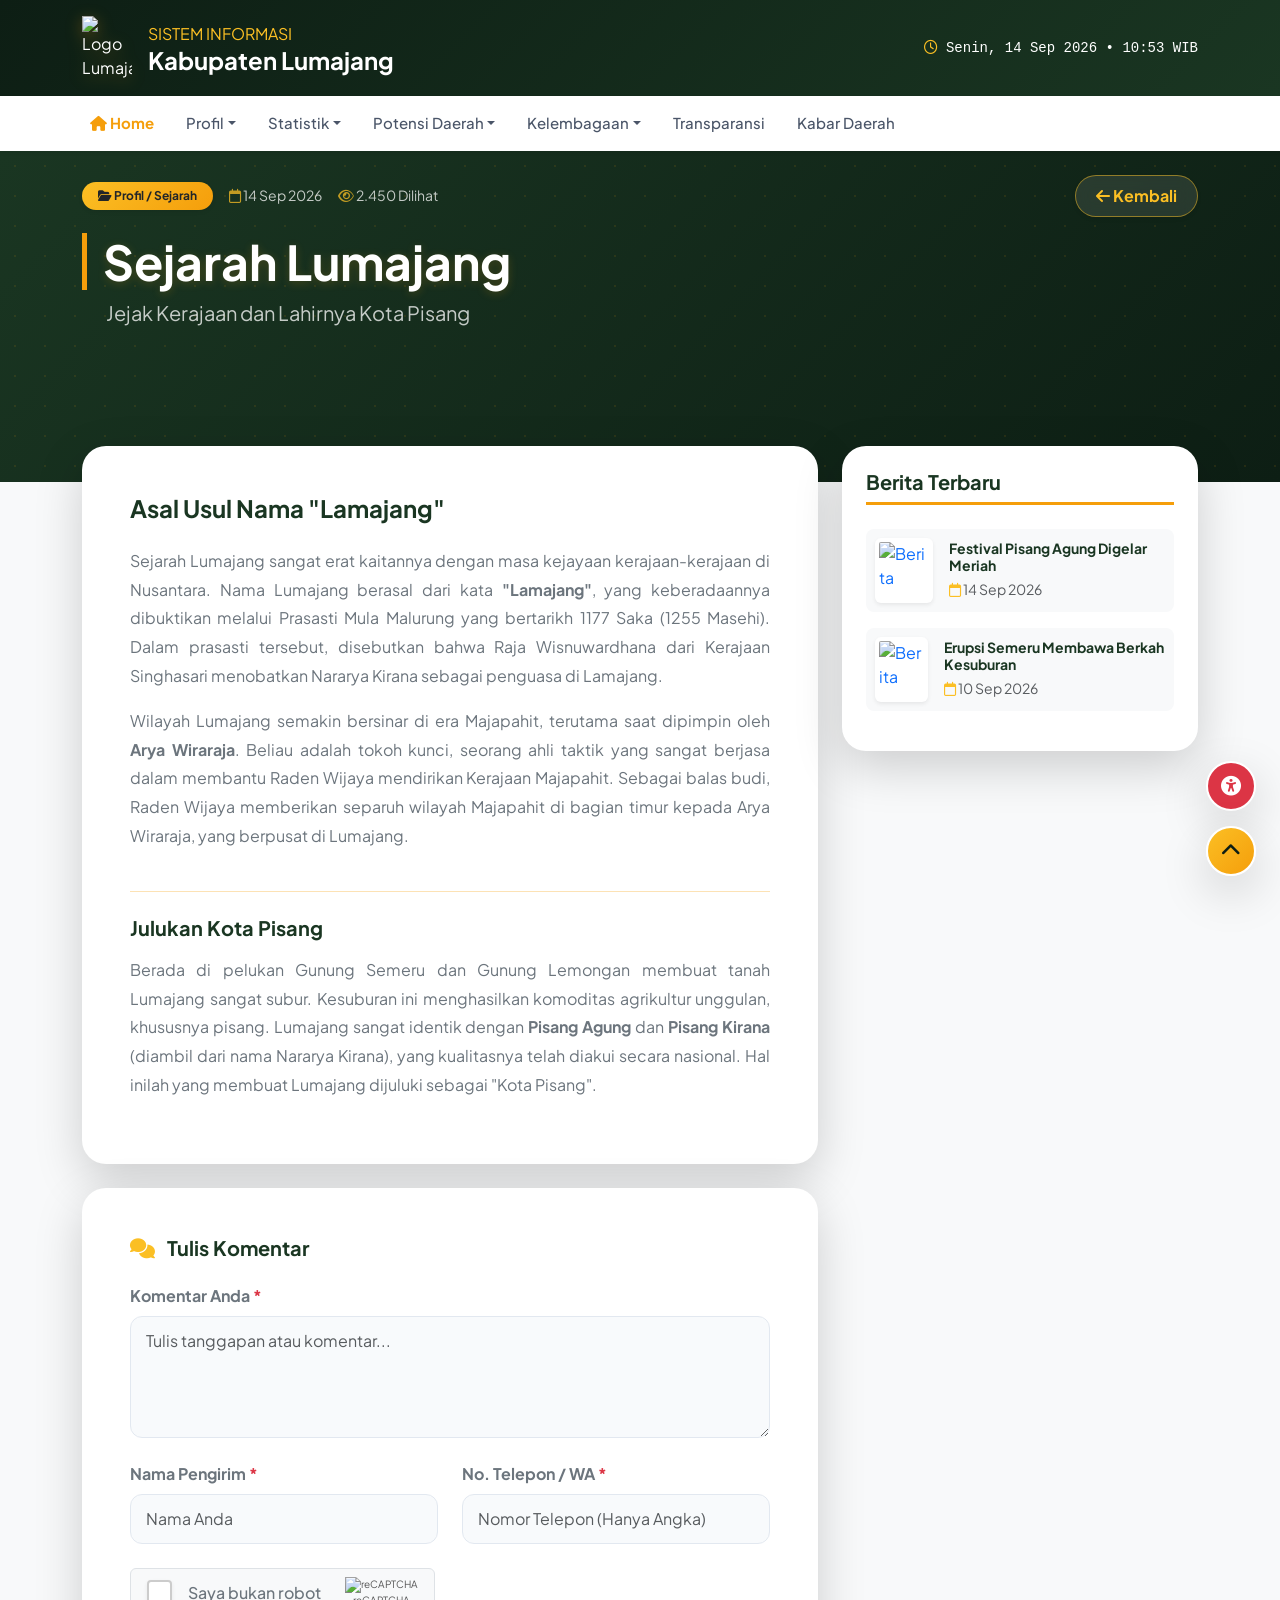
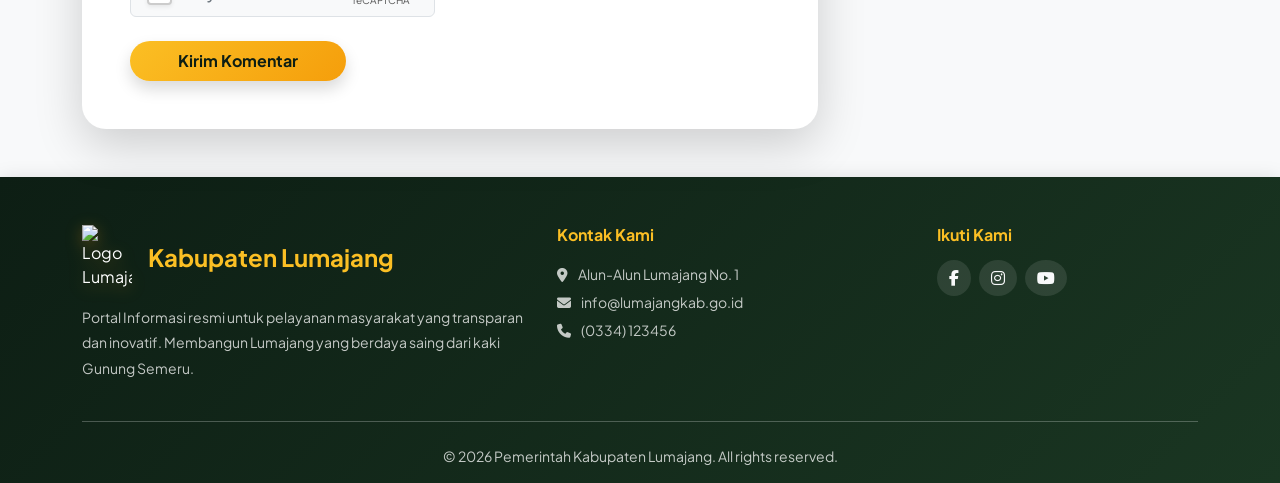
==== index.html @ 388beccf "Upload pertama project Kabupaten Lumajang" ====
<!DOCTYPE html>
<html lang="id">
<head>
    <meta charset="UTF-8">
    <meta name="viewport" content="width=device-width, initial-scale=1.0">
    <title>Sistem Informasi Kabupaten - Lumajang</title>
    <link href="https://cdn.jsdelivr.net/npm/bootstrap@5.3.0/dist/css/bootstrap.min.css" rel="stylesheet">
    <link rel="stylesheet" href="https://cdnjs.cloudflare.com/ajax/libs/font-awesome/6.4.0/css/all.min.css">
    <link rel="stylesheet" href="style.css">
</head>
<body class="bg-light">

    <!-- Header -->
    <div class="topbar-lumajang text-white py-3">
        <div class="container d-flex justify-content-between align-items-center">
            <div class="d-flex align-items-center">
                <img src="img/logo_lumajang.png" alt="Logo Lumajang" width="50" class="me-3 drop-shadow-emas">
                <div>
                    <div class="small-text text-emas">SISTEM INFORMASI</div>
                    <h4 class="mb-0 fw-bold">Kabupaten Lumajang</h4>
                </div>
            </div>
            <div class="d-none d-md-block text-end font-monospace small">
                <i class="far fa-clock text-emas"></i> Senin, 14 Sep 2026 • 10:53 WIB
            </div>
        </div>
    </div>

    <!-- Navbar -->
    <nav class="navbar navbar-expand-lg navbar-light bg-white shadow-sm py-2 sticky-top">
        <div class="container">
            <button class="navbar-toggler border-0" type="button" data-bs-toggle="collapse" data-bs-target="#navbarNav">
                <span class="navbar-toggler-icon"></span>
            </button>
            <div class="collapse navbar-collapse" id="navbarNav">
                <ul class="navbar-nav fw-medium gap-3 flex-wrap">
                    <li class="nav-item"><a class="nav-link active" href="#"><i class="fas fa-home"></i> Home</a></li>
                    <li class="nav-item dropdown"><a class="nav-link dropdown-toggle" href="#">Profil</a></li>
                    <li class="nav-item dropdown"><a class="nav-link dropdown-toggle" href="#">Statistik</a></li>
                    <li class="nav-item dropdown"><a class="nav-link dropdown-toggle" href="#">Potensi Daerah</a></li>
                    <li class="nav-item dropdown"><a class="nav-link dropdown-toggle" href="#">Kelembagaan</a></li>
                    <li class="nav-item"><a class="nav-link" href="#">Transparansi</a></li>
                    <li class="nav-item"><a class="nav-link" href="#">Kabar Daerah</a></li>
                </ul>
            </div>
        </div>
    </nav>

    <!-- Banner -->
    <div class="hero-section text-white position-relative">
        <div class="container pb-5 pt-4">
            <div class="d-flex justify-content-between align-items-center mb-3">
                <div class="d-flex align-items-center gap-3 flex-wrap">
                    <span class="badge bg-emas py-2 px-3 rounded-pill text-dark shadow-sm"><i class="fas fa-folder-open"></i> Profil / Sejarah</span>
                    <span class="small opacity-75"><i class="far fa-calendar text-emas"></i> 14 Sep 2026</span>
                    <span class="small opacity-75"><i class="far fa-eye text-emas"></i> 2.450 Dilihat</span>
                </div>
                <a href="#" class="btn btn-kaca rounded-pill fw-bold shadow-sm"><i class="fas fa-arrow-left"></i> Kembali</a>
            </div>
            <h1 class="fw-bold mt-3 display-5 border-start border-5 border-emas ps-3 text-glow">Sejarah Lumajang</h1>
            <p class="ps-4 fs-5 opacity-75">Jejak Kerajaan dan Lahirnya Kota Pisang</p>
        </div>
    </div>

    <!-- Konten -->
    <div class="container content-area" style="margin-top: -60px; position: relative; z-index: 10;">
        <div class="row g-4">
            
            <!-- Artikel & Form -->
            <div class="col-lg-8">
                <div class="card border-0 shadow-lg rounded-4 p-4 p-md-5 mb-4">
                    <h4 class="fw-bold mb-4" style="color: #1a3622;">Asal Usul Nama "Lamajang"</h4>
                    <p class="text-secondary" style="line-height: 1.8; text-align: justify;">
                        Sejarah Lumajang sangat erat kaitannya dengan masa kejayaan kerajaan-kerajaan di Nusantara. Nama Lumajang berasal dari kata <strong>"Lamajang"</strong>, yang keberadaannya dibuktikan melalui Prasasti Mula Malurung yang bertarikh 1177 Saka (1255 Masehi). Dalam prasasti tersebut, disebutkan bahwa Raja Wisnuwardhana dari Kerajaan Singhasari menobatkan Nararya Kirana sebagai penguasa di Lamajang.
                    </p>
                    <p class="text-secondary" style="line-height: 1.8; text-align: justify;">
                        Wilayah Lumajang semakin bersinar di era Majapahit, terutama saat dipimpin oleh <strong>Arya Wiraraja</strong>. Beliau adalah tokoh kunci, seorang ahli taktik yang sangat berjasa dalam membantu Raden Wijaya mendirikan Kerajaan Majapahit. Sebagai balas budi, Raden Wijaya memberikan separuh wilayah Majapahit di bagian timur kepada Arya Wiraraja, yang berpusat di Lumajang.
                    </p>
                    <hr class="my-4" style="border-color: #f59e0b; opacity: 0.3;">
                    <h5 class="fw-bold mb-3" style="color: #1a3622;">Julukan Kota Pisang</h5>
                    <p class="text-secondary" style="line-height: 1.8; text-align: justify;">
                        Berada di pelukan Gunung Semeru dan Gunung Lemongan membuat tanah Lumajang sangat subur. Kesuburan ini menghasilkan komoditas agrikultur unggulan, khususnya pisang. Lumajang sangat identik dengan <strong>Pisang Agung</strong> dan <strong>Pisang Kirana</strong> (diambil dari nama Nararya Kirana), yang kualitasnya telah diakui secara nasional. Hal inilah yang membuat Lumajang dijuluki sebagai "Kota Pisang".
                    </p>
                </div>

                <div class="card border-0 shadow-lg rounded-4 p-4 p-md-5">
                    <h5 class="fw-bold mb-4" style="color: #1a3622;">
                        <i class="fas fa-comments text-emas me-2"></i> Tulis Komentar
                    </h5>
                    <form>
                        <div class="mb-4">
                            <label class="form-label fw-bold text-secondary">Komentar Anda <span class="text-danger">*</span></label>
                            <textarea class="form-control custom-input" rows="4" placeholder="Tulis tanggapan atau komentar..."></textarea>
                        </div>
                        <div class="row mb-4">
                            <div class="col-md-6 mb-3 mb-md-0">
                                <label class="form-label fw-bold text-secondary">Nama Pengirim <span class="text-danger">*</span></label>
                                <input type="text" class="form-control custom-input" placeholder="Nama Anda">
                            </div>
                            <div class="col-md-6">
                                <label class="form-label fw-bold text-secondary">No. Telepon / WA <span class="text-danger">*</span></label>
                                <input type="number" class="form-control custom-input" placeholder="Nomor Telepon (Hanya Angka)">
                            </div>
                        </div>
                        <div class="mb-4">
                            <div class="d-inline-flex align-items-center bg-light border rounded px-3 py-2 recaptcha-box" style="min-width: 260px; justify-content: space-between;">
                                <div class="d-flex align-items-center gap-3">
                                    <input type="checkbox" class="form-check-input mt-0 shadow-sm" style="width: 25px; height: 25px; border: 2px solid #ccc; cursor: pointer;">
                                    <span class="mb-0 fw-medium text-secondary">Saya bukan robot</span>
                                </div>
                                <div class="text-center ms-4" style="font-size: 10px; color: #555;">
                                    <img src="https://upload.wikimedia.org/wikipedia/commons/thumb/a/ad/RecaptchaLogo.svg/1200px-RecaptchaLogo.svg.png" width="30" alt="reCAPTCHA"><br>reCAPTCHA
                                </div>
                            </div>
                        </div>
                        <button type="submit" class="btn btn-emas fw-bold px-5 py-2 rounded-pill shadow">Kirim Komentar</button>
                    </form>
                </div>
            </div>

            <!-- Sidebar -->
            <div class="col-lg-4">
                <div class="card border-0 shadow-lg rounded-4 p-4 sticky-md-top" style="top: 80px;">
                    <h5 class="fw-bold border-bottom border-3 border-emas pb-2 d-inline-block mb-4" style="color: #1a3622;">Berita Terbaru</h5>
                    <a href="#" class="text-decoration-none">
                        <div class="d-flex gap-3 mb-3 p-2 bg-light rounded-3 align-items-center hover-berita transition-all">
                            <img src="img/logo_lumajang.png" width="65" height="65" class="rounded object-fit-cover bg-white p-1 shadow-sm" alt="Berita">
                            <div>
                                <h6 class="fw-bold mb-1" style="font-size: 14px; color: #1a3622;">Festival Pisang Agung Digelar Meriah</h6>
                                <small class="text-muted"><i class="far fa-calendar text-emas"></i> 14 Sep 2026</small>
                            </div>
                        </div>
                    </a>
                    <a href="#" class="text-decoration-none">
                        <div class="d-flex gap-3 mb-3 p-2 bg-light rounded-3 align-items-center hover-berita transition-all">
                            <img src="img/logo_lumajang.png" width="65" height="65" class="rounded object-fit-cover bg-white p-1 shadow-sm" alt="Berita">
                            <div>
                                <h6 class="fw-bold mb-1" style="font-size: 14px; color: #1a3622;">Erupsi Semeru Membawa Berkah Kesuburan</h6>
                                <small class="text-muted"><i class="far fa-calendar text-emas"></i> 10 Sep 2026</small>
                            </div>
                        </div>
                    </a>
                </div>
            </div>

        </div>
    </div>

    <!-- Footer -->
    <footer class="text-white pt-5 pb-3 mt-5 topbar-lumajang">
        <div class="container">
            <div class="row g-4">
                <div class="col-md-5">
                    <div class="d-flex align-items-center mb-3">
                        <img src="img/logo_lumajang.png" width="50" class="me-3 drop-shadow-emas" alt="Logo Lumajang">
                        <h4 class="fw-bold mb-0 text-emas">Kabupaten Lumajang</h4>
                    </div>
                    <p class="small opacity-75" style="line-height: 1.8;">
                        Portal Informasi resmi untuk pelayanan masyarakat yang transparan dan inovatif. Membangun Lumajang yang berdaya saing dari kaki Gunung Semeru.
                    </p>
                </div>
                <div class="col-md-4">
                    <h6 class="fw-bold mb-3 text-emas">Kontak Kami</h6>
                    <ul class="list-unstyled small opacity-75 lh-lg">
                        <li><i class="fas fa-map-marker-alt me-2"></i> Alun-Alun Lumajang No. 1</li>
                        <li><i class="fas fa-envelope me-2"></i> info@lumajangkab.go.id</li>
                        <li><i class="fas fa-phone me-2"></i> (0334) 123456</li>
                    </ul>
                </div>
                <div class="col-md-3">
                    <h6 class="fw-bold mb-3 text-emas">Ikuti Kami</h6>
                    <div class="d-flex gap-2">
                        <a href="#" class="btn btn-outline-light rounded-circle border-0 bg-white bg-opacity-10 hover-emas"><i class="fab fa-facebook-f"></i></a>
                        <a href="#" class="btn btn-outline-light rounded-circle border-0 bg-white bg-opacity-10 hover-emas"><i class="fab fa-instagram"></i></a>
                        <a href="#" class="btn btn-outline-light rounded-circle border-0 bg-white bg-opacity-10 hover-emas"><i class="fab fa-youtube"></i></a>
                    </div>
                </div>
            </div>
            <hr class="border-light opacity-25 my-4">
            <div class="text-center small opacity-75">
                &copy; 2026 Pemerintah Kabupaten Lumajang. All rights reserved.
            </div>
        </div>
    </footer>

    <!-- Floating Btn -->
    <div class="position-fixed bottom-0 end-0 p-4" style="z-index: 1050; display: flex; flex-direction: column; gap: 15px;">
        <a href="#" class="btn rounded-circle shadow-lg d-flex align-items-center justify-content-center" style="width: 50px; height: 50px; background-color: #dc3545; color:white; border: 2px solid white;">
            <i class="fas fa-universal-access fs-5"></i>
        </a>
        <a href="#" class="btn btn-emas shadow-lg d-flex align-items-center justify-content-center" style="width: 50px; height: 50px; border-radius: 50%; border: 2px solid white; padding: 0;">
            <i class="fas fa-chevron-up fs-5"></i>
        </a>
    </div>

    <script src="https://cdn.jsdelivr.net/npm/bootstrap@5.3.0/dist/js/bootstrap.bundle.min.js"></script>
</body>
</html>
---- style.css ----
@import url('https://fonts.googleapis.com/css2?family=Plus+Jakarta+Sans:wght@400;500;600;700;800&display=swap');

/* Global */
body {
    font-family: 'Plus Jakarta Sans', sans-serif;
    background-color: #f8faf9;
}

/* Header & Footer */
.topbar-lumajang {
    background: linear-gradient(135deg, #0d1e14 0%, #1a3622 100%);
    box-shadow: 0 4px 20px rgba(0, 0, 0, 0.15);
}

/* Banner */
.hero-section {
    background-image: 
        radial-gradient(rgba(245, 158, 11, 0.1) 1px, transparent 1px),
        linear-gradient(135deg, #1a3622 0%, #0d1e14 100%);
    background-size: 30px 30px, 100% 100%;
    padding-bottom: 90px; 
}

/* Warna */
.bg-emas {
    background: linear-gradient(135deg, #FBBF24 0%, #F59E0B 100%) !important;
}
.text-emas {
    color: #FBBF24 !important;
}
.border-emas {
    border-color: #F59E0B !important;
}
.drop-shadow-emas {
    filter: drop-shadow(0px 4px 8px rgba(245, 158, 11, 0.3));
}
.text-glow {
    text-shadow: 0 2px 10px rgba(245, 158, 11, 0.2);
}

/* Navbar */
.navbar .nav-link {
    color: #4a5568 !important;
    font-size: 15px;
    transition: all 0.3s ease;
}
.navbar .nav-link.active, .navbar .nav-link:hover {
    color: #F59E0B !important;
    font-weight: 700;
}

.card {
    border-radius: 24px !important;
}

/* Tombol */
.btn-emas {
    background: linear-gradient(135deg, #FBBF24 0%, #F59E0B 100%);
    border: none;
    color: #0d1e14 !important;
    transition: all 0.3s ease;
}
.btn-emas:hover {
    background: linear-gradient(135deg, #F59E0B 0%, #D97706 100%);
    transform: translateY(-3px);
    box-shadow: 0 8px 20px rgba(245, 158, 11, 0.4) !important;
}

.btn-kaca {
    background: rgba(255, 255, 255, 0.1);
    backdrop-filter: blur(8px);
    border: 1px solid rgba(251, 191, 36, 0.5);
    color: #FBBF24;
    padding: 8px 20px;
    transition: all 0.3s ease;
}
.btn-kaca:hover {
    background: #FBBF24;
    color: #0d1e14;
    box-shadow: 0 5px 15px rgba(245, 158, 11, 0.3);
    transform: translateY(-2px);
}

.hover-emas:hover {
    background-color: #FBBF24 !important;
    color: #0d1e14 !important;
    transform: translateY(-3px);
    transition: all 0.3s ease;
}

/* Form & Sidebar */
.custom-input {
    border-radius: 12px;
    padding: 12px 15px;
    border: 1.5px solid #e2e8f0;
    background-color: #f8fafc;
    transition: all 0.3s;
}
.custom-input:focus {
    border-color: #F59E0B;
    background-color: #ffffff;
    box-shadow: 0 0 0 0.25rem rgba(245, 158, 11, 0.15);
}

.recaptcha-box {
    transition: all 0.3s ease;
}
.recaptcha-box:hover {
    border-color: #cbd5e1 !important;
    box-shadow: 0 4px 6px rgba(0,0,0,0.05);
}

.hover-berita {
    border: 1px solid transparent;
}
.hover-berita:hover {
    background-color: #ffffff !important;
    border: 1px solid #F59E0B;
    box-shadow: 0 4px 15px rgba(245, 158, 11, 0.1);
    transform: translateX(5px);
}

.transition-all {
    transition: all 0.3s ease;
}
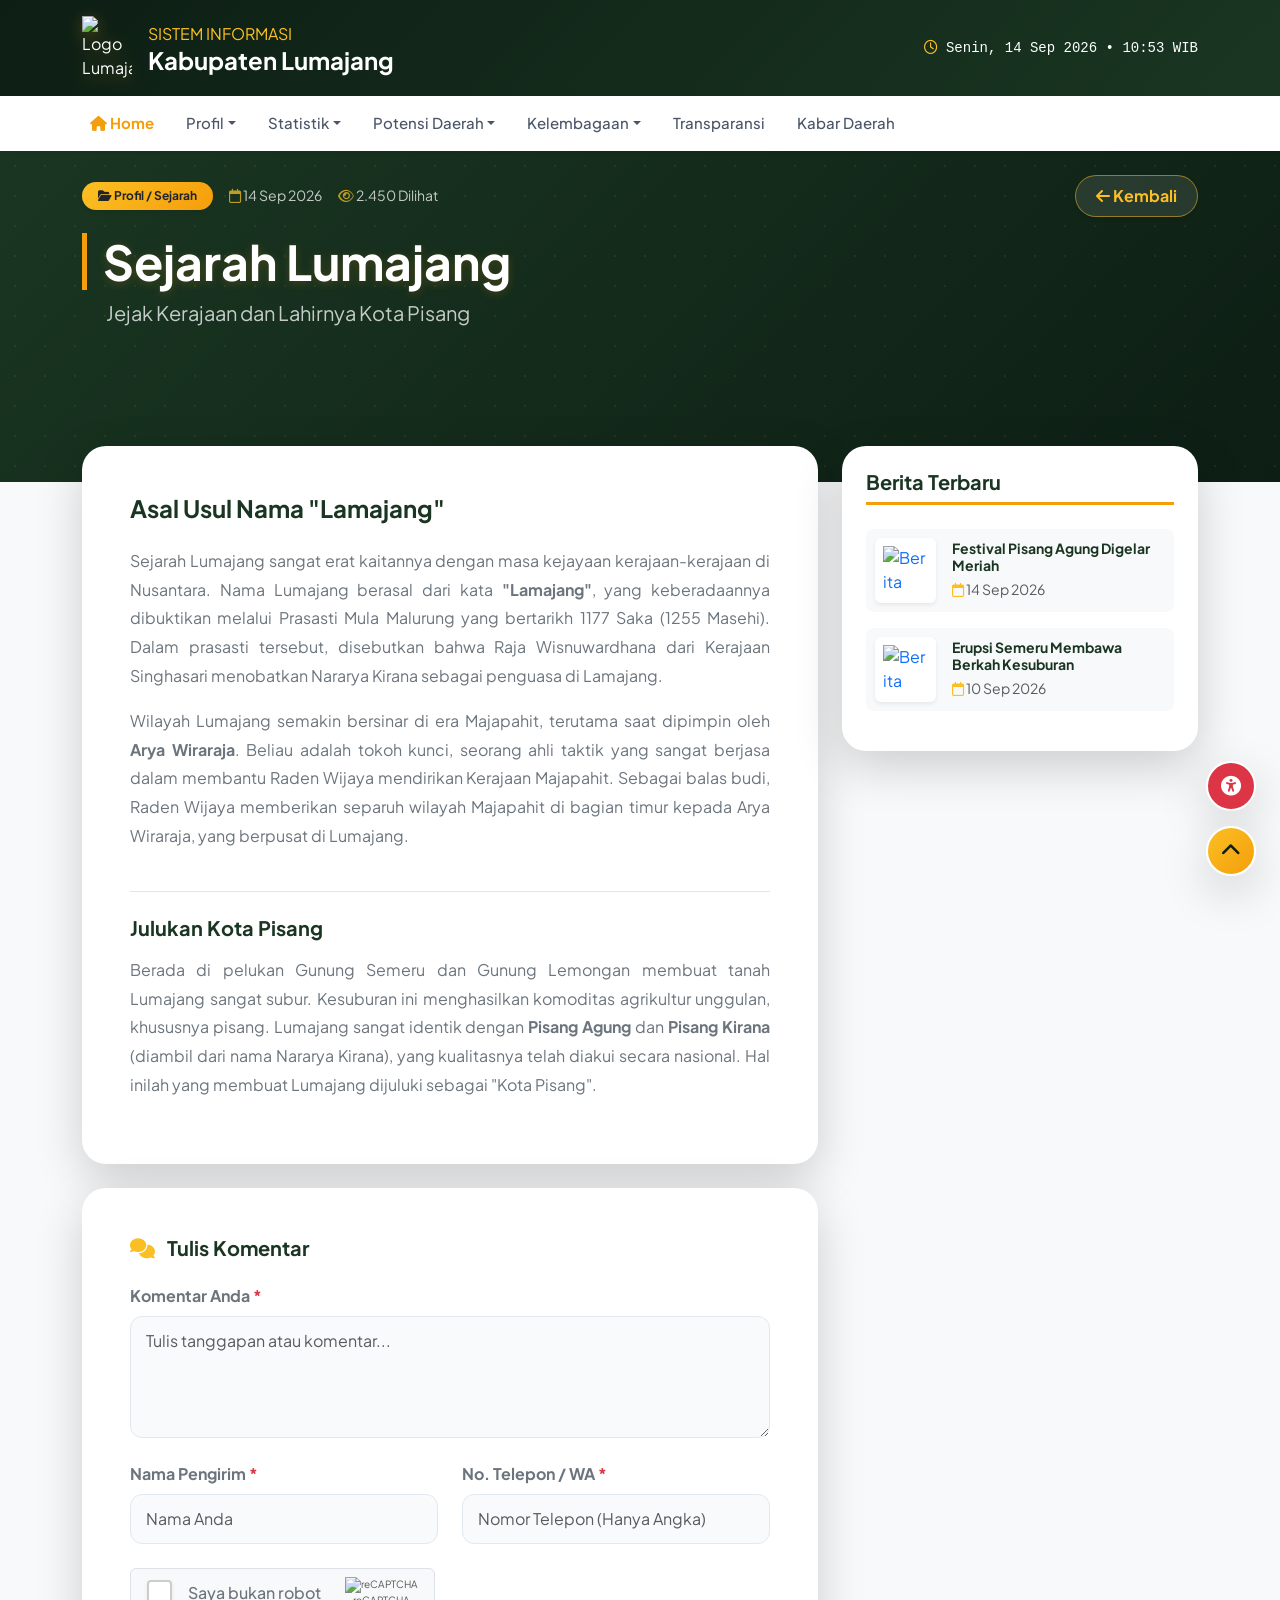
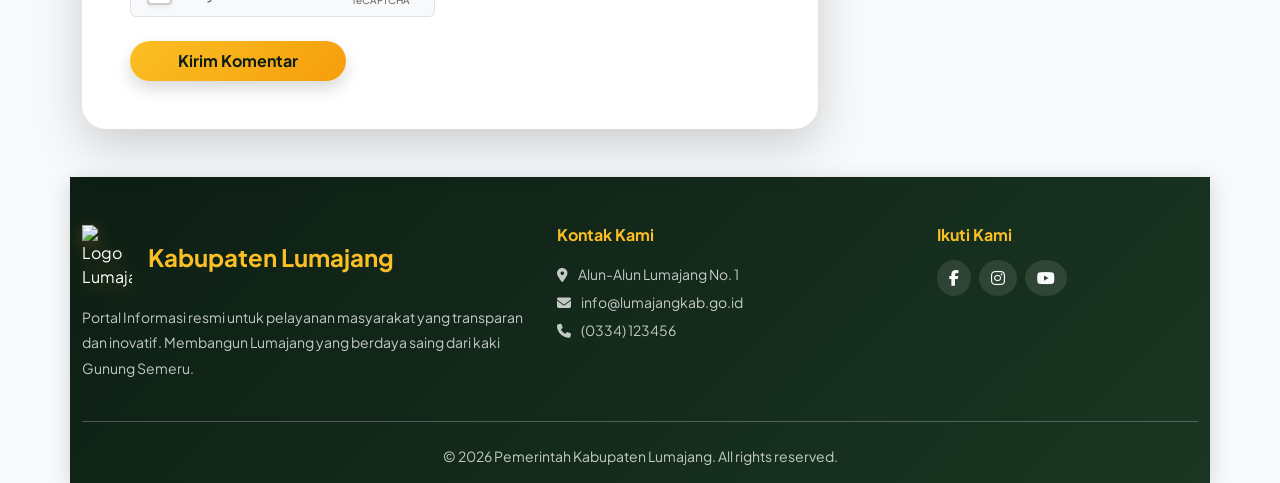
==== commit baa6f6f6: "memperbaiki ukuran dan link logo berita" ====
--- a/index.html
+++ b/index.html
@@ -14,7 +14,7 @@
     <div class="topbar-lumajang text-white py-3">
         <div class="container d-flex justify-content-between align-items-center">
             <div class="d-flex align-items-center">
-                <img src="img/logo_lumajang.png" alt="Logo Lumajang" width="50" class="me-3 drop-shadow-emas">
+                <img src="https://raw.githubusercontent.com/MAASHAAA17/LUMAJANG/388beccff92c3f3bb2cdd9f6117db1ec742fa7f4/img/Logo_lumajang.png" alt="Logo Lumajang" width="50" class="me-3 drop-shadow-emas">
                 <div>
                     <div class="small-text text-emas">SISTEM INFORMASI</div>
                     <h4 class="mb-0 fw-bold">Kabupaten Lumajang</h4>
@@ -118,22 +118,24 @@
                 </div>
             </div>
 
-            <!-- Sidebar -->
+<!-- Sidebar -->
             <div class="col-lg-4">
                 <div class="card border-0 shadow-lg rounded-4 p-4 sticky-md-top" style="top: 80px;">
                     <h5 class="fw-bold border-bottom border-3 border-emas pb-2 d-inline-block mb-4" style="color: #1a3622;">Berita Terbaru</h5>
+                    
                     <a href="#" class="text-decoration-none">
                         <div class="d-flex gap-3 mb-3 p-2 bg-light rounded-3 align-items-center hover-berita transition-all">
-                            <img src="img/logo_lumajang.png" width="65" height="65" class="rounded object-fit-cover bg-white p-1 shadow-sm" alt="Berita">
+                            <img src="https://raw.githubusercontent.com/MAASHAAA17/LUMAJANG/388beccff92c3f3bb2cdd9f6117db1ec742fa7f4/img/Logo_lumajang.png" width="65" height="65" class="rounded object-fit-contain bg-white p-2 shadow-sm" alt="Berita">
                             <div>
                                 <h6 class="fw-bold mb-1" style="font-size: 14px; color: #1a3622;">Festival Pisang Agung Digelar Meriah</h6>
                                 <small class="text-muted"><i class="far fa-calendar text-emas"></i> 14 Sep 2026</small>
                             </div>
                         </div>
                     </a>
+                    
                     <a href="#" class="text-decoration-none">
                         <div class="d-flex gap-3 mb-3 p-2 bg-light rounded-3 align-items-center hover-berita transition-all">
-                            <img src="img/logo_lumajang.png" width="65" height="65" class="rounded object-fit-cover bg-white p-1 shadow-sm" alt="Berita">
+                            <img src="https://raw.githubusercontent.com/MAASHAAA17/LUMAJANG/388beccff92c3f3bb2cdd9f6117db1ec742fa7f4/img/Logo_lumajang.png" width="65" height="65" class="rounded object-fit-contain bg-white p-2 shadow-sm" alt="Berita">
                             <div>
                                 <h6 class="fw-bold mb-1" style="font-size: 14px; color: #1a3622;">Erupsi Semeru Membawa Berkah Kesuburan</h6>
                                 <small class="text-muted"><i class="far fa-calendar text-emas"></i> 10 Sep 2026</small>
@@ -143,16 +145,13 @@
                 </div>
             </div>
 
-        </div>
-    </div>
-
     <!-- Footer -->
-    <footer class="text-white pt-5 pb-3 mt-5 topbar-lumajang">
+    <footer class="text-white pt-5 pb-3 mt-5 topbar-lumajang"
         <div class="container">
             <div class="row g-4">
                 <div class="col-md-5">
                     <div class="d-flex align-items-center mb-3">
-                        <img src="img/logo_lumajang.png" width="50" class="me-3 drop-shadow-emas" alt="Logo Lumajang">
+                        <img src="https://raw.githubusercontent.com/MAASHAAA17/LUMAJANG/388beccff92c3f3bb2cdd9f6117db1ec742fa7f4/img/Logo_lumajang.png" width="50" class="me-3 drop-shadow-emas" alt="Logo Lumajang">
                         <h4 class="fw-bold mb-0 text-emas">Kabupaten Lumajang</h4>
                     </div>
                     <p class="small opacity-75" style="line-height: 1.8;">
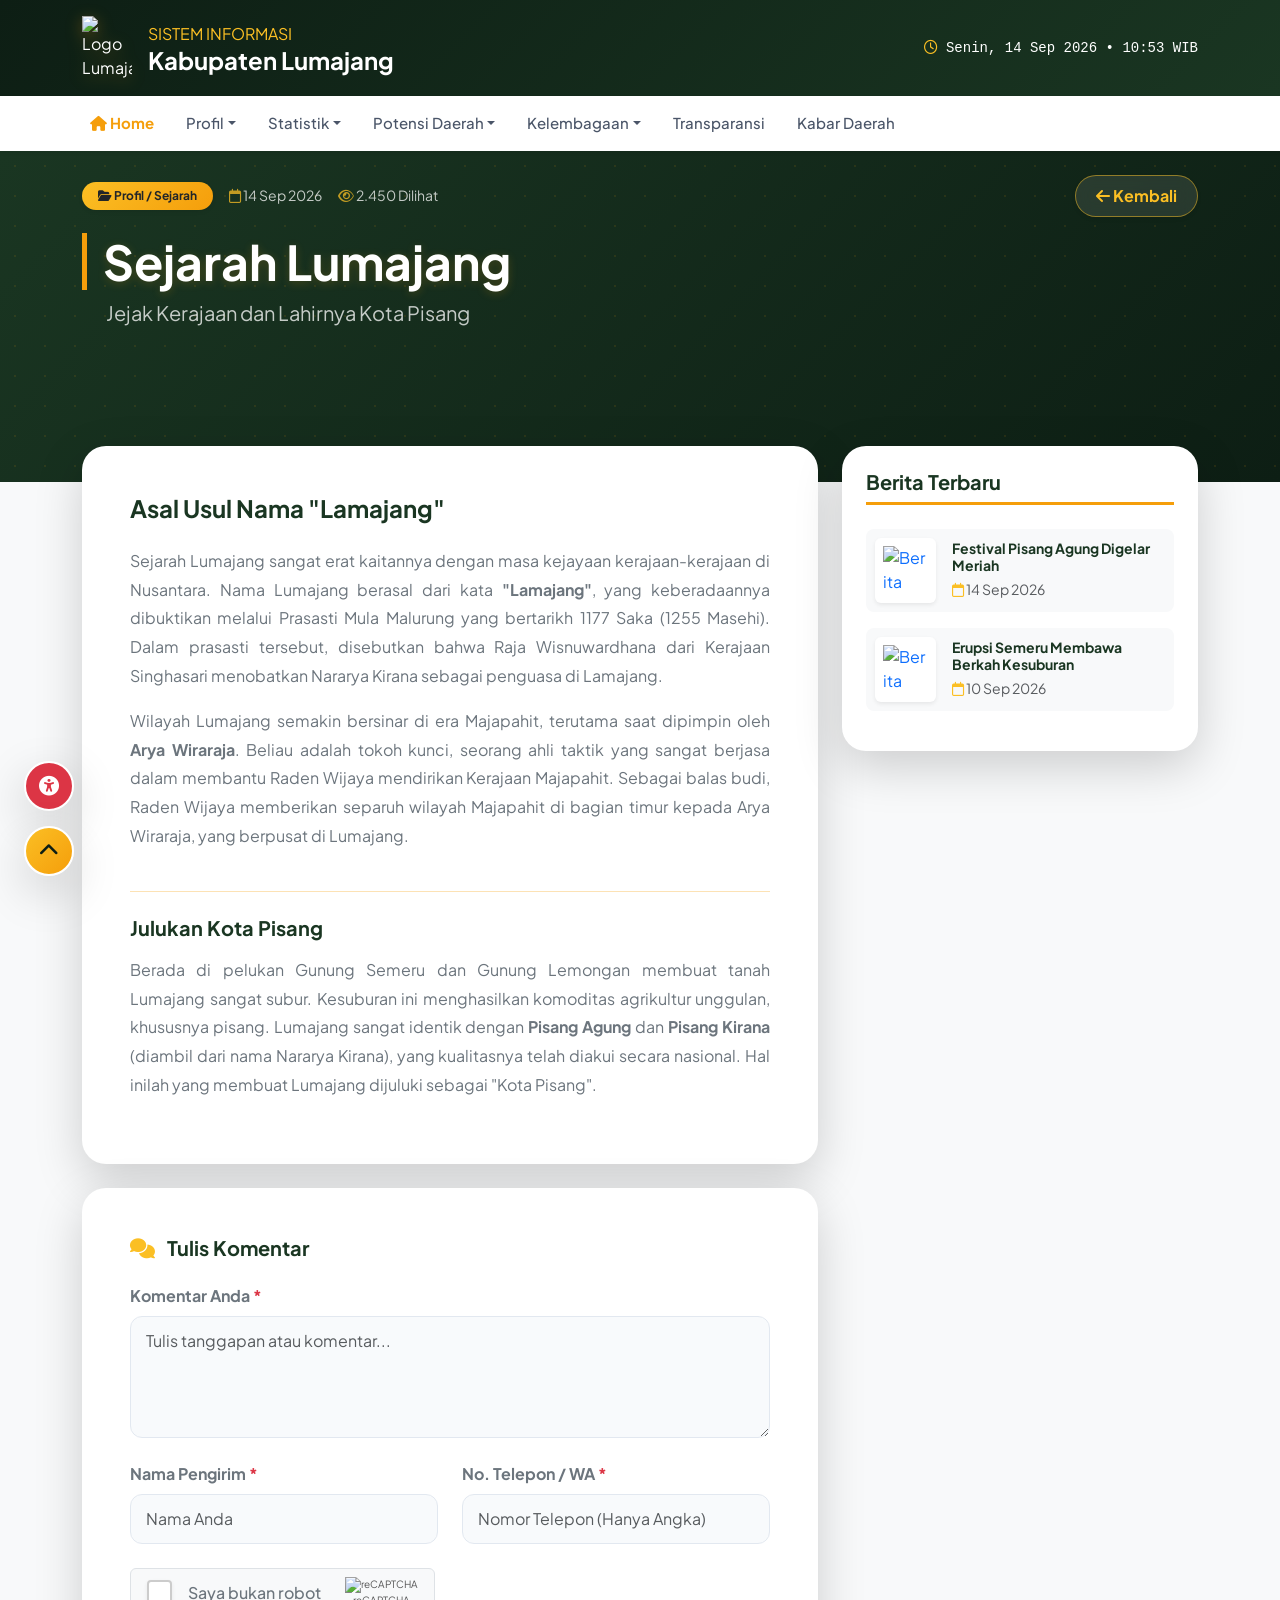
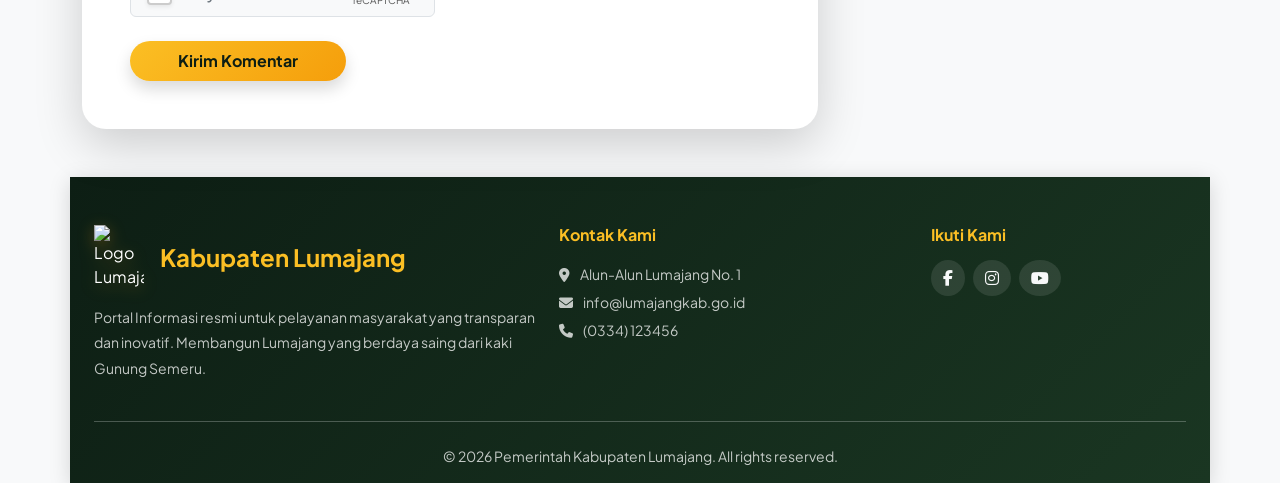
==== commit 42b4a184: "fix typo footer" ====
--- a/index.html
+++ b/index.html
@@ -145,8 +145,8 @@
                 </div>
             </div>
 
-    <!-- Footer -->
-    <footer class="text-white pt-5 pb-3 mt-5 topbar-lumajang"
+<!-- Footer -->
+    <footer class="text-white pt-5 pb-3 mt-5 topbar-lumajang">
         <div class="container">
             <div class="row g-4">
                 <div class="col-md-5">
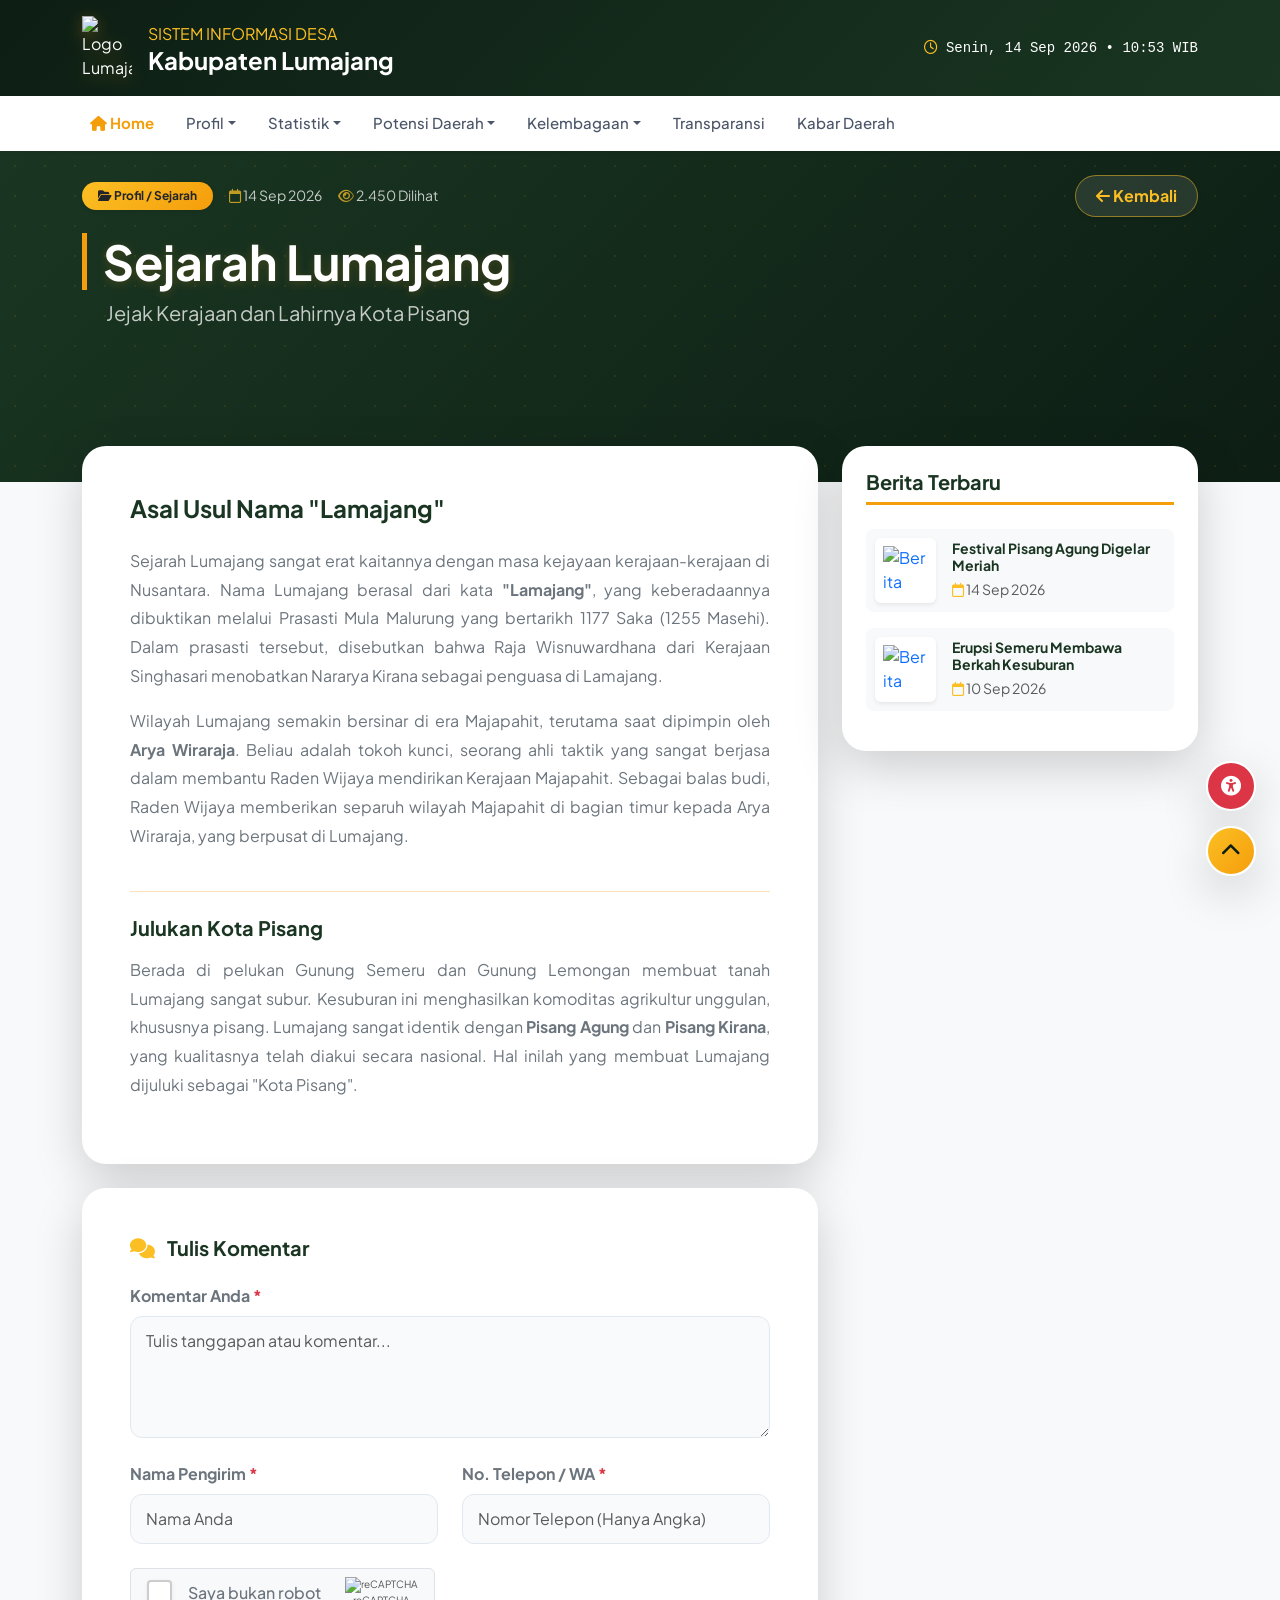
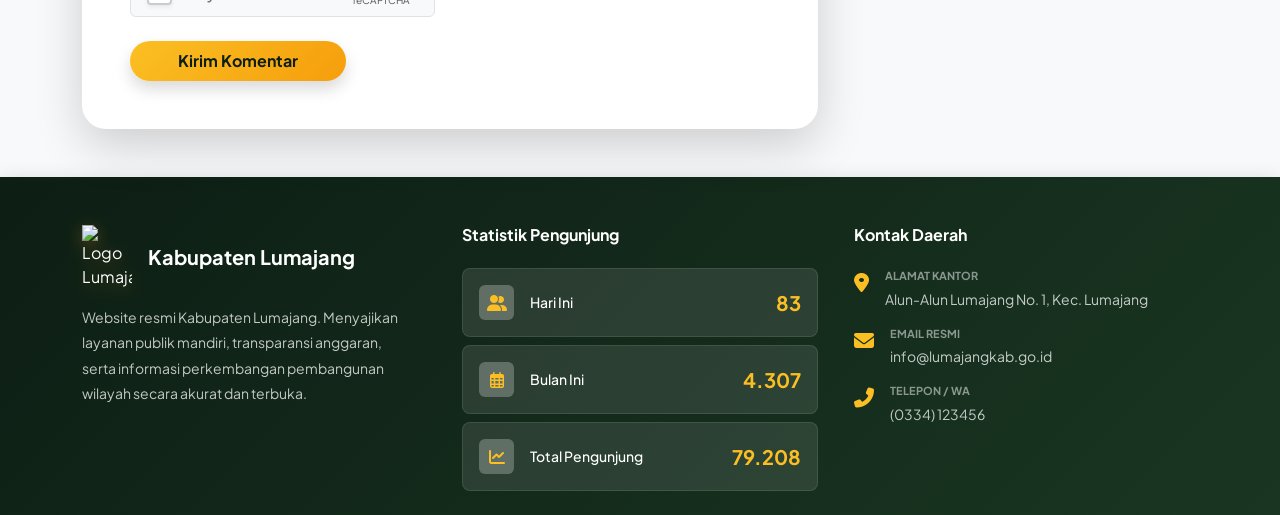
==== commit 3a03e16c: "update html" ====
--- a/index.html
+++ b/index.html
@@ -3,7 +3,7 @@
 <head>
     <meta charset="UTF-8">
     <meta name="viewport" content="width=device-width, initial-scale=1.0">
-    <title>Sistem Informasi Kabupaten - Lumajang</title>
+    <title>Sistem Informasi Desa - Lumajang</title>
     <link href="https://cdn.jsdelivr.net/npm/bootstrap@5.3.0/dist/css/bootstrap.min.css" rel="stylesheet">
     <link rel="stylesheet" href="https://cdnjs.cloudflare.com/ajax/libs/font-awesome/6.4.0/css/all.min.css">
     <link rel="stylesheet" href="style.css">
@@ -16,7 +16,7 @@
             <div class="d-flex align-items-center">
                 <img src="https://raw.githubusercontent.com/MAASHAAA17/LUMAJANG/388beccff92c3f3bb2cdd9f6117db1ec742fa7f4/img/Logo_lumajang.png" alt="Logo Lumajang" width="50" class="me-3 drop-shadow-emas">
                 <div>
-                    <div class="small-text text-emas">SISTEM INFORMASI</div>
+                    <div class="small-text text-emas">SISTEM INFORMASI DESA</div>
                     <h4 class="mb-0 fw-bold">Kabupaten Lumajang</h4>
                 </div>
             </div>
@@ -62,7 +62,7 @@
         </div>
     </div>
 
-    <!-- Konten -->
+    <!-- Konten Utama -->
     <div class="container content-area" style="margin-top: -60px; position: relative; z-index: 10;">
         <div class="row g-4">
             
@@ -79,7 +79,7 @@
                     <hr class="my-4" style="border-color: #f59e0b; opacity: 0.3;">
                     <h5 class="fw-bold mb-3" style="color: #1a3622;">Julukan Kota Pisang</h5>
                     <p class="text-secondary" style="line-height: 1.8; text-align: justify;">
-                        Berada di pelukan Gunung Semeru dan Gunung Lemongan membuat tanah Lumajang sangat subur. Kesuburan ini menghasilkan komoditas agrikultur unggulan, khususnya pisang. Lumajang sangat identik dengan <strong>Pisang Agung</strong> dan <strong>Pisang Kirana</strong> (diambil dari nama Nararya Kirana), yang kualitasnya telah diakui secara nasional. Hal inilah yang membuat Lumajang dijuluki sebagai "Kota Pisang".
+                        Berada di pelukan Gunung Semeru dan Gunung Lemongan membuat tanah Lumajang sangat subur. Kesuburan ini menghasilkan komoditas agrikultur unggulan, khususnya pisang. Lumajang sangat identik dengan <strong>Pisang Agung</strong> dan <strong>Pisang Kirana</strong>, yang kualitasnya telah diakui secara nasional. Hal inilah yang membuat Lumajang dijuluki sebagai "Kota Pisang".
                     </p>
                 </div>
 
@@ -118,11 +118,10 @@
                 </div>
             </div>
 
-<!-- Sidebar -->
+            <!-- Sidebar -->
             <div class="col-lg-4">
                 <div class="card border-0 shadow-lg rounded-4 p-4 sticky-md-top" style="top: 80px;">
                     <h5 class="fw-bold border-bottom border-3 border-emas pb-2 d-inline-block mb-4" style="color: #1a3622;">Berita Terbaru</h5>
-                    
                     <a href="#" class="text-decoration-none">
                         <div class="d-flex gap-3 mb-3 p-2 bg-light rounded-3 align-items-center hover-berita transition-all">
                             <img src="https://raw.githubusercontent.com/MAASHAAA17/LUMAJANG/388beccff92c3f3bb2cdd9f6117db1ec742fa7f4/img/Logo_lumajang.png" width="65" height="65" class="rounded object-fit-contain bg-white p-2 shadow-sm" alt="Berita">
@@ -132,7 +131,6 @@
                             </div>
                         </div>
                     </a>
-                    
                     <a href="#" class="text-decoration-none">
                         <div class="d-flex gap-3 mb-3 p-2 bg-light rounded-3 align-items-center hover-berita transition-all">
                             <img src="https://raw.githubusercontent.com/MAASHAAA17/LUMAJANG/388beccff92c3f3bb2cdd9f6117db1ec742fa7f4/img/Logo_lumajang.png" width="65" height="65" class="rounded object-fit-contain bg-white p-2 shadow-sm" alt="Berita">
@@ -145,44 +143,102 @@
                 </div>
             </div>
 
-<!-- Footer -->
-    <footer class="text-white pt-5 pb-3 mt-5 topbar-lumajang">
+        </div> <!-- Penutup Row -->
+    </div> <!-- Penutup Container Konten (Penyebab Error Sebelumnya) -->
+
+    <!-- Footer Baru (Sesuai Gambar 2) -->
+    <footer class="text-white pt-5 pb-4 mt-5 topbar-lumajang">
         <div class="container">
             <div class="row g-4">
-                <div class="col-md-5">
+                
+                <!-- Kolom 1: Info Daerah -->
+                <div class="col-lg-4">
                     <div class="d-flex align-items-center mb-3">
                         <img src="https://raw.githubusercontent.com/MAASHAAA17/LUMAJANG/388beccff92c3f3bb2cdd9f6117db1ec742fa7f4/img/Logo_lumajang.png" width="50" class="me-3 drop-shadow-emas" alt="Logo Lumajang">
-                        <h4 class="fw-bold mb-0 text-emas">Kabupaten Lumajang</h4>
-                    </div>
-                    <p class="small opacity-75" style="line-height: 1.8;">
-                        Portal Informasi resmi untuk pelayanan masyarakat yang transparan dan inovatif. Membangun Lumajang yang berdaya saing dari kaki Gunung Semeru.
-                    </p>
-                </div>
-                <div class="col-md-4">
-                    <h6 class="fw-bold mb-3 text-emas">Kontak Kami</h6>
-                    <ul class="list-unstyled small opacity-75 lh-lg">
-                        <li><i class="fas fa-map-marker-alt me-2"></i> Alun-Alun Lumajang No. 1</li>
-                        <li><i class="fas fa-envelope me-2"></i> info@lumajangkab.go.id</li>
-                        <li><i class="fas fa-phone me-2"></i> (0334) 123456</li>
-                    </ul>
-                </div>
-                <div class="col-md-3">
-                    <h6 class="fw-bold mb-3 text-emas">Ikuti Kami</h6>
-                    <div class="d-flex gap-2">
-                        <a href="#" class="btn btn-outline-light rounded-circle border-0 bg-white bg-opacity-10 hover-emas"><i class="fab fa-facebook-f"></i></a>
-                        <a href="#" class="btn btn-outline-light rounded-circle border-0 bg-white bg-opacity-10 hover-emas"><i class="fab fa-instagram"></i></a>
-                        <a href="#" class="btn btn-outline-light rounded-circle border-0 bg-white bg-opacity-10 hover-emas"><i class="fab fa-youtube"></i></a>
-                    </div>
-                </div>
-            </div>
-            <hr class="border-light opacity-25 my-4">
-            <div class="text-center small opacity-75">
-                &copy; 2026 Pemerintah Kabupaten Lumajang. All rights reserved.
+                        <div>
+                            <h5 class="fw-bold mb-0 text-white">Kabupaten Lumajang</h5>
+                        </div>
+                    </div>
+                    <p class="small opacity-75 pe-md-4" style="line-height: 1.8;">
+                        Website resmi Kabupaten Lumajang. Menyajikan layanan publik mandiri, transparansi anggaran, serta informasi perkembangan pembangunan wilayah secara akurat dan terbuka.
+                    </p>
+                </div>
+
+                <!-- Kolom 2: Statistik Pengunjung (Desain Glassmorphism) -->
+                <div class="col-lg-4">
+                    <h6 class="fw-bold mb-4 text-white">Statistik Pengunjung</h6>
+                    
+                    <div class="d-flex justify-content-between align-items-center bg-white bg-opacity-10 rounded-3 p-3 mb-2 border border-white border-opacity-10">
+                        <div class="d-flex align-items-center gap-3">
+                            <div class="bg-white bg-opacity-25 rounded p-2 d-flex align-items-center justify-content-center" style="width: 35px; height: 35px;">
+                                <i class="fas fa-user-friends text-emas"></i>
+                            </div>
+                            <span class="fw-medium small">Hari Ini</span>
+                        </div>
+                        <span class="fw-bold text-emas fs-5">83</span>
+                    </div>
+
+                    <div class="d-flex justify-content-between align-items-center bg-white bg-opacity-10 rounded-3 p-3 mb-2 border border-white border-opacity-10">
+                        <div class="d-flex align-items-center gap-3">
+                            <div class="bg-white bg-opacity-25 rounded p-2 d-flex align-items-center justify-content-center" style="width: 35px; height: 35px;">
+                                <i class="far fa-calendar-alt text-emas"></i>
+                            </div>
+                            <span class="fw-medium small">Bulan Ini</span>
+                        </div>
+                        <span class="fw-bold text-emas fs-5">4.307</span>
+                    </div>
+
+                    <div class="d-flex justify-content-between align-items-center bg-white bg-opacity-10 rounded-3 p-3 border border-white border-opacity-10">
+                        <div class="d-flex align-items-center gap-3">
+                            <div class="bg-white bg-opacity-25 rounded p-2 d-flex align-items-center justify-content-center" style="width: 35px; height: 35px;">
+                                <i class="fas fa-chart-line text-emas"></i>
+                            </div>
+                            <span class="fw-medium small">Total Pengunjung</span>
+                        </div>
+                        <span class="fw-bold text-emas fs-5">79.208</span>
+                    </div>
+                </div>
+
+                <!-- Kolom 3: Kontak Desa -->
+                <div class="col-lg-4 ps-md-4">
+                    <h6 class="fw-bold mb-4 text-white">Kontak Daerah</h6>
+                    
+                    <div class="d-flex gap-3 mb-3">
+                        <div class="mt-1">
+                            <i class="fas fa-map-marker-alt text-emas fs-5"></i>
+                        </div>
+                        <div>
+                            <div class="small fw-bold opacity-50 mb-1" style="font-size: 11px;">ALAMAT KANTOR</div>
+                            <div class="small opacity-75">Alun-Alun Lumajang No. 1, Kec. Lumajang</div>
+                        </div>
+                    </div>
+
+                    <div class="d-flex gap-3 mb-3">
+                        <div class="mt-1">
+                            <i class="fas fa-envelope text-emas fs-5"></i>
+                        </div>
+                        <div>
+                            <div class="small fw-bold opacity-50 mb-1" style="font-size: 11px;">EMAIL RESMI</div>
+                            <div class="small opacity-75">info@lumajangkab.go.id</div>
+                        </div>
+                    </div>
+
+                    <div class="d-flex gap-3">
+                        <div class="mt-1">
+                            <i class="fas fa-phone-alt text-emas fs-5"></i>
+                        </div>
+                        <div>
+                            <div class="small fw-bold opacity-50 mb-1" style="font-size: 11px;">TELEPON / WA</div>
+                            <div class="small opacity-75">(0334) 123456</div>
+                        </div>
+                    </div>
+                </div>
+
             </div>
         </div>
     </footer>
 
-    <!-- Floating Btn -->
+    <!-- Floating Navigator -->
     <div class="position-fixed bottom-0 end-0 p-4" style="z-index: 1050; display: flex; flex-direction: column; gap: 15px;">
         <a href="#" class="btn rounded-circle shadow-lg d-flex align-items-center justify-content-center" style="width: 50px; height: 50px; background-color: #dc3545; color:white; border: 2px solid white;">
             <i class="fas fa-universal-access fs-5"></i>
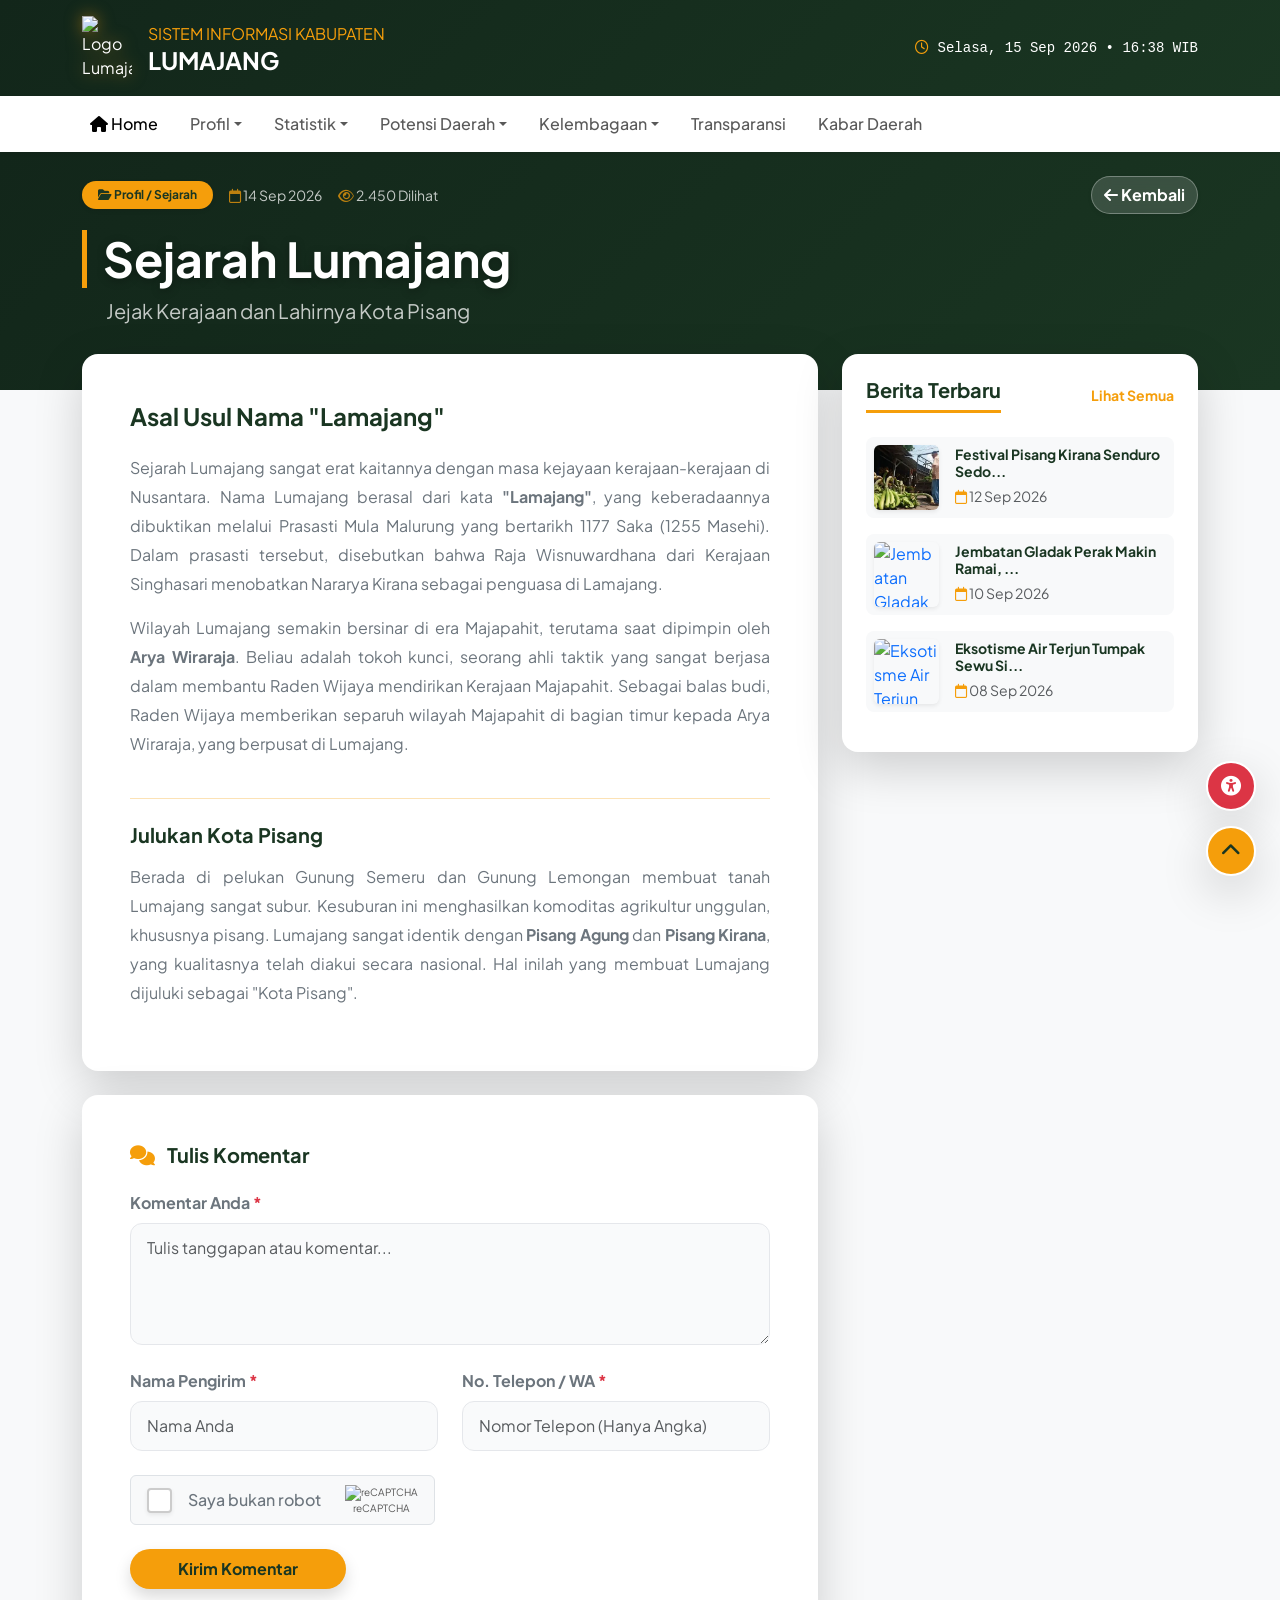
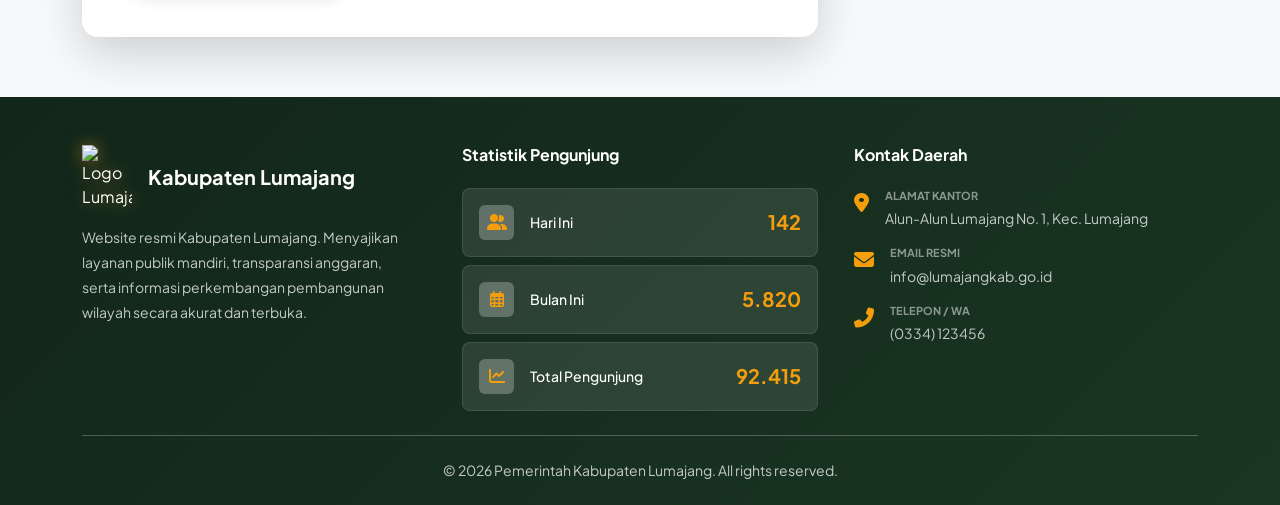
==== commit 51285465: "update banyak" ====
--- a/index.html
+++ b/index.html
@@ -3,25 +3,28 @@
 <head>
     <meta charset="UTF-8">
     <meta name="viewport" content="width=device-width, initial-scale=1.0">
-    <title>Sistem Informasi Desa - Lumajang</title>
+    <title>Sistem Informasi Kabupaten - Lumajang</title>
+    <!-- Bootstrap 5 CSS -->
     <link href="https://cdn.jsdelivr.net/npm/bootstrap@5.3.0/dist/css/bootstrap.min.css" rel="stylesheet">
+    <!-- Font Awesome -->
     <link rel="stylesheet" href="https://cdnjs.cloudflare.com/ajax/libs/font-awesome/6.4.0/css/all.min.css">
+    <!-- Custom CSS -->
     <link rel="stylesheet" href="style.css">
 </head>
 <body class="bg-light">
 
-    <!-- Header -->
+    <!-- Header / Topbar -->
     <div class="topbar-lumajang text-white py-3">
         <div class="container d-flex justify-content-between align-items-center">
             <div class="d-flex align-items-center">
                 <img src="https://raw.githubusercontent.com/MAASHAAA17/LUMAJANG/388beccff92c3f3bb2cdd9f6117db1ec742fa7f4/img/Logo_lumajang.png" alt="Logo Lumajang" width="50" class="me-3 drop-shadow-emas">
                 <div>
-                    <div class="small-text text-emas">SISTEM INFORMASI DESA</div>
-                    <h4 class="mb-0 fw-bold">Kabupaten Lumajang</h4>
+                    <div class="small-text text-emas">SISTEM INFORMASI KABUPATEN</div>
+                    <h4 class="mb-0 fw-bold">LUMAJANG</h4>
                 </div>
             </div>
             <div class="d-none d-md-block text-end font-monospace small">
-                <i class="far fa-clock text-emas"></i> Senin, 14 Sep 2026 • 10:53 WIB
+                <i class="far fa-clock text-emas"></i> Selasa, 15 Sep 2026 • 16:38 WIB
             </div>
         </div>
     </div>
@@ -40,13 +43,13 @@
                     <li class="nav-item dropdown"><a class="nav-link dropdown-toggle" href="#">Potensi Daerah</a></li>
                     <li class="nav-item dropdown"><a class="nav-link dropdown-toggle" href="#">Kelembagaan</a></li>
                     <li class="nav-item"><a class="nav-link" href="#">Transparansi</a></li>
-                    <li class="nav-item"><a class="nav-link" href="#">Kabar Daerah</a></li>
+                    <li class="nav-item"><a class="nav-link" href="berita.html">Kabar Daerah</a></li>
                 </ul>
             </div>
         </div>
     </nav>
 
-    <!-- Banner -->
+    <!-- Banner Profil / Sejarah -->
     <div class="hero-section text-white position-relative">
         <div class="container pb-5 pt-4">
             <div class="d-flex justify-content-between align-items-center mb-3">
@@ -62,12 +65,14 @@
         </div>
     </div>
 
-    <!-- Konten Utama -->
-    <div class="container content-area" style="margin-top: -60px; position: relative; z-index: 10;">
+    <!-- Konten Utama: Sejarah, Form Komentar, & Sidebar -->
+    <div class="container content-area" style="margin-top: -60px; position: relative; z-index: 10; margin-bottom: 60px;">
         <div class="row g-4">
             
-            <!-- Artikel & Form -->
+            <!-- Area Kiri: Artikel & Form -->
             <div class="col-lg-8">
+                
+                <!-- Teks Sejarah Lengkap -->
                 <div class="card border-0 shadow-lg rounded-4 p-4 p-md-5 mb-4">
                     <h4 class="fw-bold mb-4" style="color: #1a3622;">Asal Usul Nama "Lamajang"</h4>
                     <p class="text-secondary" style="line-height: 1.8; text-align: justify;">
@@ -83,6 +88,7 @@
                     </p>
                 </div>
 
+                <!-- Form Komentar -->
                 <div class="card border-0 shadow-lg rounded-4 p-4 p-md-5">
                     <h5 class="fw-bold mb-4" style="color: #1a3622;">
                         <i class="fas fa-comments text-emas me-2"></i> Tulis Komentar
@@ -103,6 +109,7 @@
                             </div>
                         </div>
                         <div class="mb-4">
+                            <!-- Simulasi reCAPTCHA -->
                             <div class="d-inline-flex align-items-center bg-light border rounded px-3 py-2 recaptcha-box" style="min-width: 260px; justify-content: space-between;">
                                 <div class="d-flex align-items-center gap-3">
                                     <input type="checkbox" class="form-check-input mt-0 shadow-sm" style="width: 25px; height: 25px; border: 2px solid #ccc; cursor: pointer;">
@@ -116,38 +123,28 @@
                         <button type="submit" class="btn btn-emas fw-bold px-5 py-2 rounded-pill shadow">Kirim Komentar</button>
                     </form>
                 </div>
-            </div>
-
-            <!-- Sidebar -->
+
+            </div>
+
+            <!-- Area Kanan: Sidebar Berita -->
             <div class="col-lg-4">
                 <div class="card border-0 shadow-lg rounded-4 p-4 sticky-md-top" style="top: 80px;">
-                    <h5 class="fw-bold border-bottom border-3 border-emas pb-2 d-inline-block mb-4" style="color: #1a3622;">Berita Terbaru</h5>
-                    <a href="#" class="text-decoration-none">
-                        <div class="d-flex gap-3 mb-3 p-2 bg-light rounded-3 align-items-center hover-berita transition-all">
-                            <img src="https://raw.githubusercontent.com/MAASHAAA17/LUMAJANG/388beccff92c3f3bb2cdd9f6117db1ec742fa7f4/img/Logo_lumajang.png" width="65" height="65" class="rounded object-fit-contain bg-white p-2 shadow-sm" alt="Berita">
-                            <div>
-                                <h6 class="fw-bold mb-1" style="font-size: 14px; color: #1a3622;">Festival Pisang Agung Digelar Meriah</h6>
-                                <small class="text-muted"><i class="far fa-calendar text-emas"></i> 14 Sep 2026</small>
-                            </div>
-                        </div>
-                    </a>
-                    <a href="#" class="text-decoration-none">
-                        <div class="d-flex gap-3 mb-3 p-2 bg-light rounded-3 align-items-center hover-berita transition-all">
-                            <img src="https://raw.githubusercontent.com/MAASHAAA17/LUMAJANG/388beccff92c3f3bb2cdd9f6117db1ec742fa7f4/img/Logo_lumajang.png" width="65" height="65" class="rounded object-fit-contain bg-white p-2 shadow-sm" alt="Berita">
-                            <div>
-                                <h6 class="fw-bold mb-1" style="font-size: 14px; color: #1a3622;">Erupsi Semeru Membawa Berkah Kesuburan</h6>
-                                <small class="text-muted"><i class="far fa-calendar text-emas"></i> 10 Sep 2026</small>
-                            </div>
-                        </div>
-                    </a>
-                </div>
-            </div>
-
-        </div> <!-- Penutup Row -->
-    </div> <!-- Penutup Container Konten (Penyebab Error Sebelumnya) -->
-
-    <!-- Footer Baru (Sesuai Gambar 2) -->
-    <footer class="text-white pt-5 pb-4 mt-5 topbar-lumajang">
+                    <div class="d-flex justify-content-between align-items-center mb-4">
+                        <h5 class="fw-bold border-bottom border-3 border-emas pb-2 mb-0" style="color: #1a3622;">Berita Terbaru</h5>
+                        <a href="berita.html" class="small fw-bold text-emas text-decoration-none">Lihat Semua</a>
+                    </div>
+                    
+                    <!-- DI SINI KUNCINYA! Wadah kosong ini akan diisi otomatis oleh script.js -->
+                    <div id="auto-sidebar-berita"></div>
+                    
+                </div>
+            </div>
+
+        </div> 
+    </div> 
+
+    <!-- Footer Modern -->
+    <footer class="text-white pt-5 pb-4 topbar-lumajang">
         <div class="container">
             <div class="row g-4">
                 
@@ -164,7 +161,7 @@
                     </p>
                 </div>
 
-                <!-- Kolom 2: Statistik Pengunjung (Desain Glassmorphism) -->
+                <!-- Kolom 2: Statistik Pengunjung -->
                 <div class="col-lg-4">
                     <h6 class="fw-bold mb-4 text-white">Statistik Pengunjung</h6>
                     
@@ -175,7 +172,7 @@
                             </div>
                             <span class="fw-medium small">Hari Ini</span>
                         </div>
-                        <span class="fw-bold text-emas fs-5">83</span>
+                        <span class="fw-bold text-emas fs-5">142</span>
                     </div>
 
                     <div class="d-flex justify-content-between align-items-center bg-white bg-opacity-10 rounded-3 p-3 mb-2 border border-white border-opacity-10">
@@ -185,7 +182,7 @@
                             </div>
                             <span class="fw-medium small">Bulan Ini</span>
                         </div>
-                        <span class="fw-bold text-emas fs-5">4.307</span>
+                        <span class="fw-bold text-emas fs-5">5.820</span>
                     </div>
 
                     <div class="d-flex justify-content-between align-items-center bg-white bg-opacity-10 rounded-3 p-3 border border-white border-opacity-10">
@@ -195,18 +192,16 @@
                             </div>
                             <span class="fw-medium small">Total Pengunjung</span>
                         </div>
-                        <span class="fw-bold text-emas fs-5">79.208</span>
-                    </div>
-                </div>
-
-                <!-- Kolom 3: Kontak Desa -->
+                        <span class="fw-bold text-emas fs-5">92.415</span>
+                    </div>
+                </div>
+
+                <!-- Kolom 3: Kontak -->
                 <div class="col-lg-4 ps-md-4">
                     <h6 class="fw-bold mb-4 text-white">Kontak Daerah</h6>
                     
                     <div class="d-flex gap-3 mb-3">
-                        <div class="mt-1">
-                            <i class="fas fa-map-marker-alt text-emas fs-5"></i>
-                        </div>
+                        <div class="mt-1"><i class="fas fa-map-marker-alt text-emas fs-5"></i></div>
                         <div>
                             <div class="small fw-bold opacity-50 mb-1" style="font-size: 11px;">ALAMAT KANTOR</div>
                             <div class="small opacity-75">Alun-Alun Lumajang No. 1, Kec. Lumajang</div>
@@ -214,9 +209,7 @@
                     </div>
 
                     <div class="d-flex gap-3 mb-3">
-                        <div class="mt-1">
-                            <i class="fas fa-envelope text-emas fs-5"></i>
-                        </div>
+                        <div class="mt-1"><i class="fas fa-envelope text-emas fs-5"></i></div>
                         <div>
                             <div class="small fw-bold opacity-50 mb-1" style="font-size: 11px;">EMAIL RESMI</div>
                             <div class="small opacity-75">info@lumajangkab.go.id</div>
@@ -224,9 +217,7 @@
                     </div>
 
                     <div class="d-flex gap-3">
-                        <div class="mt-1">
-                            <i class="fas fa-phone-alt text-emas fs-5"></i>
-                        </div>
+                        <div class="mt-1"><i class="fas fa-phone-alt text-emas fs-5"></i></div>
                         <div>
                             <div class="small fw-bold opacity-50 mb-1" style="font-size: 11px;">TELEPON / WA</div>
                             <div class="small opacity-75">(0334) 123456</div>
@@ -234,6 +225,10 @@
                     </div>
                 </div>
 
+            </div>
+            <hr class="border-light opacity-25 my-4">
+            <div class="text-center small opacity-75">
+                &copy; 2026 Pemerintah Kabupaten Lumajang. All rights reserved.
             </div>
         </div>
     </footer>
@@ -243,11 +238,13 @@
         <a href="#" class="btn rounded-circle shadow-lg d-flex align-items-center justify-content-center" style="width: 50px; height: 50px; background-color: #dc3545; color:white; border: 2px solid white;">
             <i class="fas fa-universal-access fs-5"></i>
         </a>
-        <a href="#" class="btn btn-emas shadow-lg d-flex align-items-center justify-content-center" style="width: 50px; height: 50px; border-radius: 50%; border: 2px solid white; padding: 0;">
+        <a href="#" id="btn-scroll-top" class="btn btn-emas shadow-lg d-flex align-items-center justify-content-center" style="width: 50px; height: 50px; border-radius: 50%; border: 2px solid white; padding: 0;">
             <i class="fas fa-chevron-up fs-5"></i>
         </a>
     </div>
 
+    <!-- Bootstrap JS & Custom Script (Versi 5) -->
     <script src="https://cdn.jsdelivr.net/npm/bootstrap@5.3.0/dist/js/bootstrap.bundle.min.js"></script>
+    <script src="script.js?v=5"></script>
 </body>
 </html>
--- a/style.css
+++ b/style.css
@@ -1,125 +1,121 @@
-@import url('https://fonts.googleapis.com/css2?family=Plus+Jakarta+Sans:wght@400;500;600;700;800&display=swap');
+/* Import Google Font */
+@import url('https://fonts.googleapis.com/css2?family=Plus+Jakarta+Sans:wght@400;500;600;700&display=swap');
 
-/* Global */
 body {
     font-family: 'Plus Jakarta Sans', sans-serif;
-    background-color: #f8faf9;
+    background-color: #f4f6f8;
+    color: #333333;
 }
 
-/* Header & Footer */
-.topbar-lumajang {
-    background: linear-gradient(135deg, #0d1e14 0%, #1a3622 100%);
-    box-shadow: 0 4px 20px rgba(0, 0, 0, 0.15);
+/* Tema Warna Hijau Zaitun (Leaf) & Emas (Banana/Sunlight) */
+.topbar-lumajang, .hero-section {
+    background: linear-gradient(135deg, #12261a 0%, #1a3622 100%);
 }
 
-/* Banner */
-.hero-section {
-    background-image: 
-        radial-gradient(rgba(245, 158, 11, 0.1) 1px, transparent 1px),
-        linear-gradient(135deg, #1a3622 0%, #0d1e14 100%);
-    background-size: 30px 30px, 100% 100%;
-    padding-bottom: 90px; 
+.text-emas {
+    color: #f59e0b !important;
 }
 
-/* Warna */
 .bg-emas {
-    background: linear-gradient(135deg, #FBBF24 0%, #F59E0B 100%) !important;
-}
-.text-emas {
-    color: #FBBF24 !important;
-}
-.border-emas {
-    border-color: #F59E0B !important;
-}
-.drop-shadow-emas {
-    filter: drop-shadow(0px 4px 8px rgba(245, 158, 11, 0.3));
-}
-.text-glow {
-    text-shadow: 0 2px 10px rgba(245, 158, 11, 0.2);
+    background-color: #f59e0b !important;
+    color: #1a3622 !important;
 }
 
-/* Navbar */
-.navbar .nav-link {
-    color: #4a5568 !important;
-    font-size: 15px;
+.border-emas {
+    border-color: #f59e0b !important;
+}
+
+.btn-emas {
+    background-color: #f59e0b;
+    border: none;
+    color: #1a3622;
     transition: all 0.3s ease;
 }
-.navbar .nav-link.active, .navbar .nav-link:hover {
-    color: #F59E0B !important;
-    font-weight: 700;
-}
 
-.card {
-    border-radius: 24px !important;
-}
-
-/* Tombol */
-.btn-emas {
-    background: linear-gradient(135deg, #FBBF24 0%, #F59E0B 100%);
-    border: none;
-    color: #0d1e14 !important;
-    transition: all 0.3s ease;
-}
 .btn-emas:hover {
-    background: linear-gradient(135deg, #F59E0B 0%, #D97706 100%);
-    transform: translateY(-3px);
-    box-shadow: 0 8px 20px rgba(245, 158, 11, 0.4) !important;
-}
-
-.btn-kaca {
-    background: rgba(255, 255, 255, 0.1);
-    backdrop-filter: blur(8px);
-    border: 1px solid rgba(251, 191, 36, 0.5);
-    color: #FBBF24;
-    padding: 8px 20px;
-    transition: all 0.3s ease;
-}
-.btn-kaca:hover {
-    background: #FBBF24;
-    color: #0d1e14;
-    box-shadow: 0 5px 15px rgba(245, 158, 11, 0.3);
+    background-color: #d9822b;
+    color: #ffffff;
     transform: translateY(-2px);
 }
 
-.hover-emas:hover {
-    background-color: #FBBF24 !important;
-    color: #0d1e14 !important;
-    transform: translateY(-3px);
+/* Tombol Transparan / Kaca */
+.btn-kaca {
+    background: rgba(255, 255, 255, 0.15);
+    backdrop-filter: blur(10px);
+    border: 1px solid rgba(255, 255, 255, 0.3);
+    color: #ffffff;
     transition: all 0.3s ease;
 }
 
-/* Form & Sidebar */
-.custom-input {
-    border-radius: 12px;
-    padding: 12px 15px;
-    border: 1.5px solid #e2e8f0;
-    background-color: #f8fafc;
-    transition: all 0.3s;
-}
-.custom-input:focus {
-    border-color: #F59E0B;
-    background-color: #ffffff;
-    box-shadow: 0 0 0 0.25rem rgba(245, 158, 11, 0.15);
+.btn-kaca:hover {
+    background: rgba(255, 255, 255, 0.25);
+    color: #ffffff;
 }
 
-.recaptcha-box {
+/* Efek Glow pada Teks */
+.text-glow {
+    text-shadow: 0 2px 10px rgba(0, 0, 0, 0.3);
+}
+
+.drop-shadow-emas {
+    filter: drop-shadow(0 0 8px rgba(245, 158, 11, 0.5));
+}
+
+/* Styling Input & Form */
+.custom-input {
+    background-color: #f9fafb;
+    border: 1px solid #e5e7eb;
+    padding: 12px 16px;
+    border-radius: 12px;
     transition: all 0.3s ease;
 }
-.recaptcha-box:hover {
-    border-color: #cbd5e1 !important;
-    box-shadow: 0 4px 6px rgba(0,0,0,0.05);
+
+.custom-input:focus {
+    background-color: #ffffff;
+    border-color: #f59e0b;
+    box-shadow: 0 0 0 4px rgba(245, 158, 11, 0.15);
 }
 
-.hover-berita {
-    border: 1px solid transparent;
+/* Efek Hover untuk Card Berita & Sidebar */
+.hover-card:hover {
+    transform: translateY(-5px);
+    box-shadow: 0 12px 30px rgba(245, 158, 11, 0.15) !important;
+    border-color: #f59e0b !important;
 }
+
 .hover-berita:hover {
-    background-color: #ffffff !important;
-    border: 1px solid #F59E0B;
-    box-shadow: 0 4px 15px rgba(245, 158, 11, 0.1);
+    background-color: #fff9e6 !important;
     transform: translateX(5px);
 }
 
 .transition-all {
     transition: all 0.3s ease;
+}
+
+/* Desain Navigasi Halaman (Pagination) */
+.custom-pagination .page-link {
+    width: 40px;
+    height: 40px;
+    display: flex;
+    align-items: center;
+    justify-content: center;
+    border-radius: 8px !important;
+    color: #495057;
+    font-weight: 600;
+    border: 1px solid #dee2e6;
+    margin: 0;
+    transition: all 0.2s ease-in-out;
+}
+
+.custom-pagination .page-link:hover {
+    background-color: #f8f9fa;
+    color: #1a3622;
+    border-color: #c6cacc;
+}
+
+.custom-pagination .page-item.active .page-link {
+    background-color: #19664c; /* Warna Hijau Tua (Mirip di gambar) */
+    color: white;
+    border-color: #19664c;
+    box-shadow: 0 4px 6px rgba(25, 102, 76, 0.2);
 }
